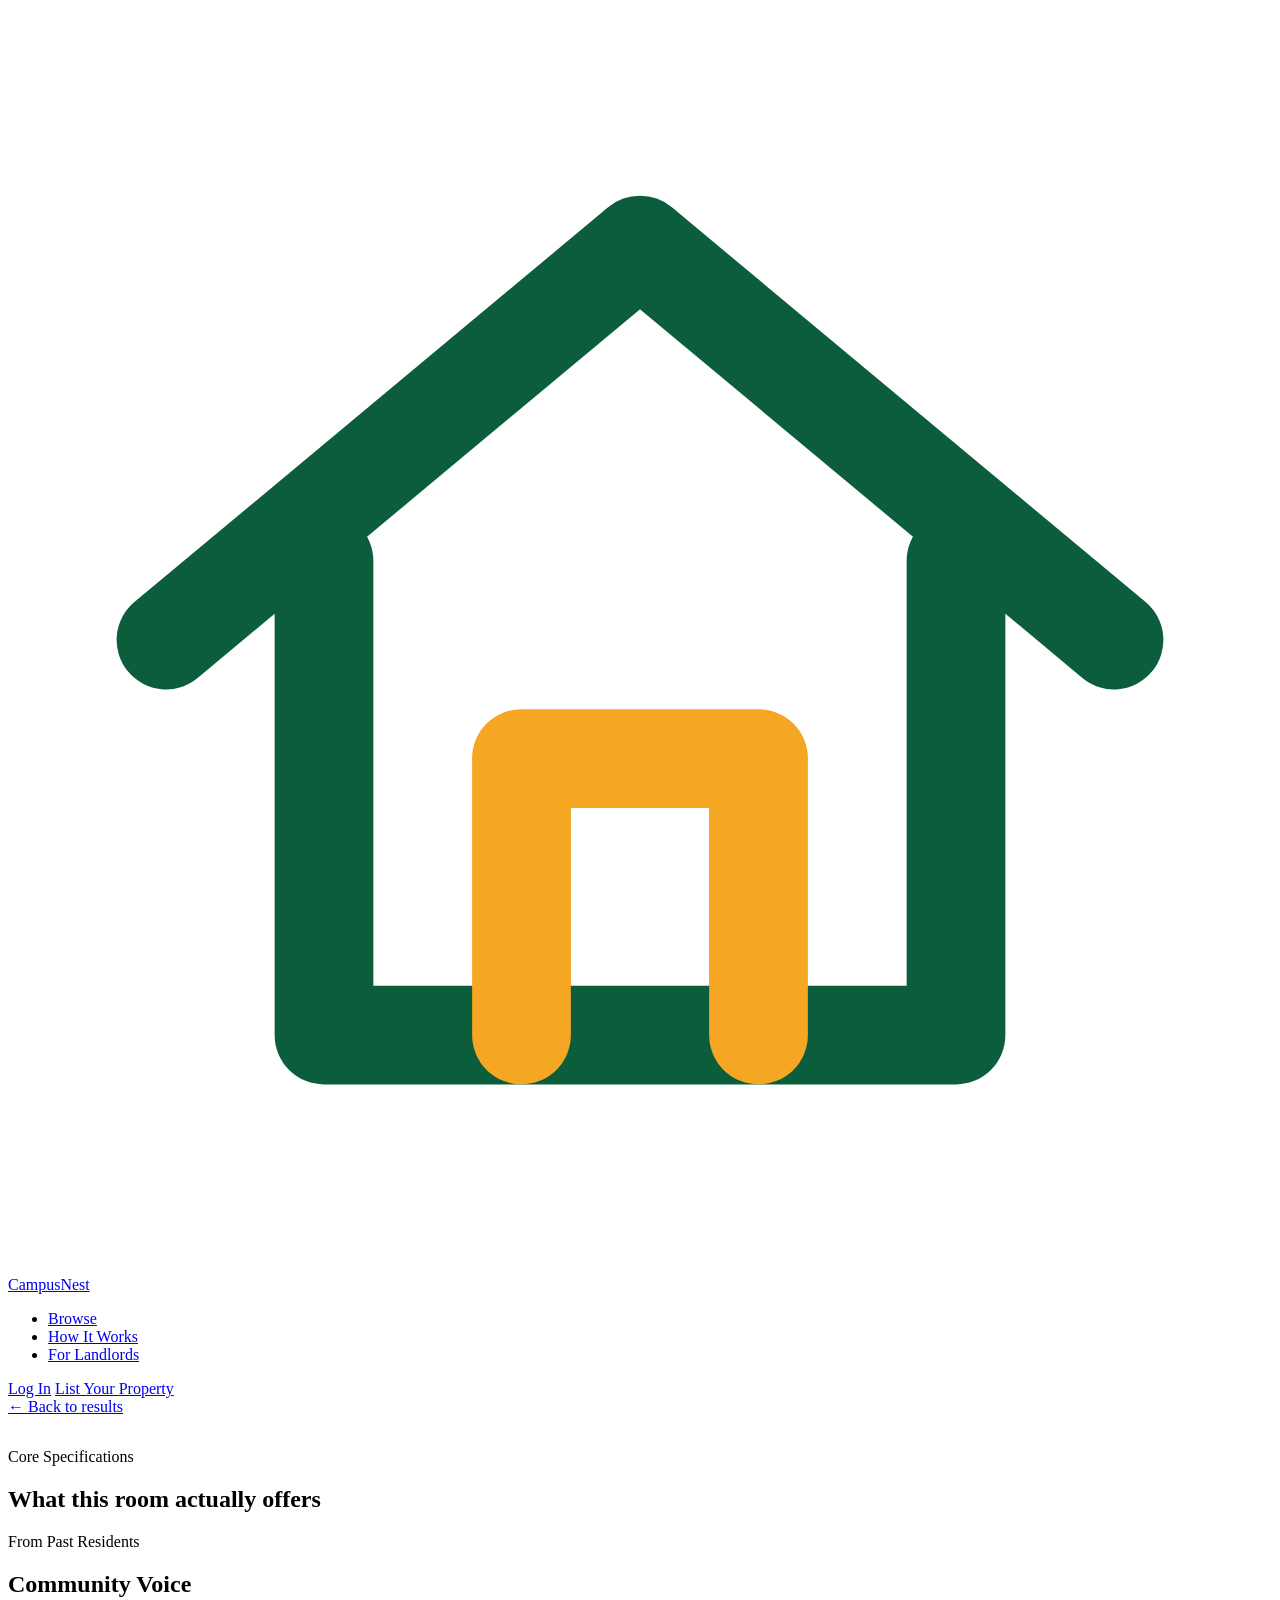
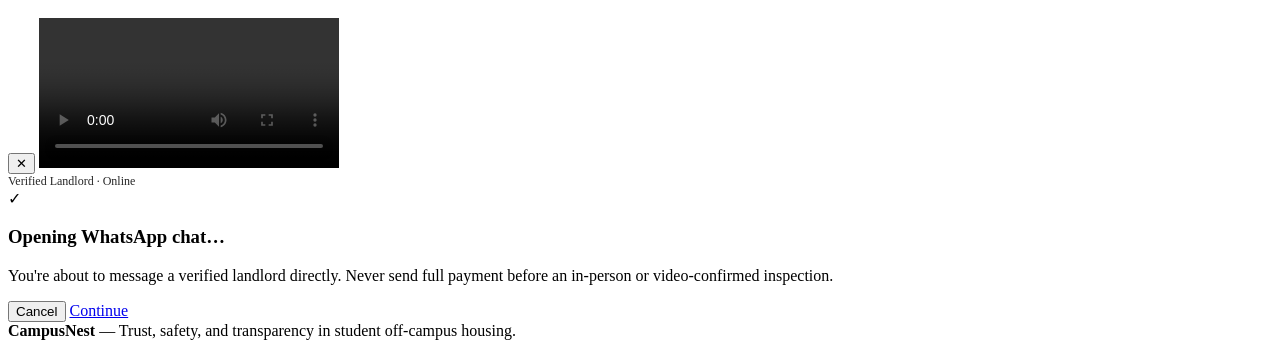
==== detail.html @ ae556480 "Add files via upload" ====
<!DOCTYPE html>
<html lang="en">
<head>
<meta charset="UTF-8">
<meta name="viewport" content="width=device-width, initial-scale=1.0">
<title>Property Detail — CampusNest</title>
<link rel="preconnect" href="https://fonts.googleapis.com">
<link href="https://fonts.googleapis.com/css2?family=Inter:wght@400;500;600;700&family=Plus+Jakarta+Sans:wght@600;700;800&display=swap" rel="stylesheet">
<link rel="stylesheet" href="css/styles.css">
</head>
<body>

<nav class="navbar">
  <div class="container">
    <a href="index.html" class="logo">
      <svg class="logo-mark" viewBox="0 0 32 32" fill="none">
        <path d="M4 16L16 6L28 16" stroke="#0B5D3B" stroke-width="2.5" stroke-linecap="round" stroke-linejoin="round"/>
        <path d="M8 14V26H24V14" stroke="#0B5D3B" stroke-width="2.5" stroke-linecap="round" stroke-linejoin="round"/>
        <path d="M13 26V19H19V26" stroke="#F5A623" stroke-width="2.5" stroke-linecap="round" stroke-linejoin="round"/>
      </svg>
      CampusNest
    </a>
    <ul class="nav-links">
      <li><a href="results.html" class="active">Browse</a></li>
      <li><a href="index.html#how-it-works">How It Works</a></li>
      <li><a href="list-property.html">For Landlords</a></li>
    </ul>
    <div class="nav-actions">
      <a href="login.html" class="btn btn-ghost">Log In</a>
      <a href="list-property.html" class="btn btn-amber">List Your Property</a>
    </div>
  </div>
</nav>

<div class="container">
  <a href="results.html" class="back-link" style="margin-top:24px;">← Back to results</a>

  <div class="detail-layout">

    <div class="detail-main">
      <h1 id="propName" style="font-size:26px;"></h1>
      <p id="propMeta" style="color:var(--ink-soft);font-size:14px;margin-top:6px;"></p>

      <div class="media-showcase" style="margin-top:18px;" id="mediaShowcase"></div>
      <div class="thumb-row" id="thumbRow"></div>

      <div id="verifyBanner"></div>

      <div class="section-eyebrow" style="margin-top:32px;">Core Specifications</div>
      <h2 class="section-title">What this room actually offers</h2>
      <div class="specs-grid" id="specsGrid"></div>

      <div class="reviews-section">
        <div class="section-eyebrow">From Past Residents</div>
        <h2 class="section-title">Community Voice</h2>
        <div id="reviewsList"></div>
      </div>
    </div>

    <aside class="sidebar" id="sidebar"></aside>

  </div>
</div>

<!-- Full video modal -->
<div class="modal-backdrop" id="videoModal">
  <div class="modal-content">
    <button class="modal-close" id="closeVideoModal">✕</button>
    <video id="modalVideo" controls></video>
  </div>
</div>

<!-- WhatsApp mock modal -->
<div class="modal-backdrop" id="waModal">
  <div class="modal-content whatsapp-modal">
    <div class="wa-header">
      <div class="avatar" id="waAvatar"></div>
      <div>
        <div style="font-weight:700;font-size:14px;" id="waName"></div>
        <div style="font-size:12px;opacity:0.85;">Verified Landlord · Online</div>
      </div>
    </div>
    <div class="wa-body">
      <div class="check">✓</div>
      <h3>Opening WhatsApp chat…</h3>
      <p>You're about to message a verified landlord directly. Never send full payment before an in-person or video-confirmed inspection.</p>
    </div>
    <div class="wa-actions">
      <button class="btn btn-ghost btn-block" id="cancelWa">Cancel</button>
      <a class="btn btn-amber btn-block" id="confirmWa" href="#" target="_blank">Continue</a>
    </div>
  </div>
</div>

<footer>
  <div class="container">
    <strong>CampusNest</strong> — Trust, safety, and transparency in student off-campus housing.
  </div>
</footer>

<script src="js/data.js"></script>
<script src="js/app.js"></script>
<script src="js/detail.js"></script>
</body>
</html>
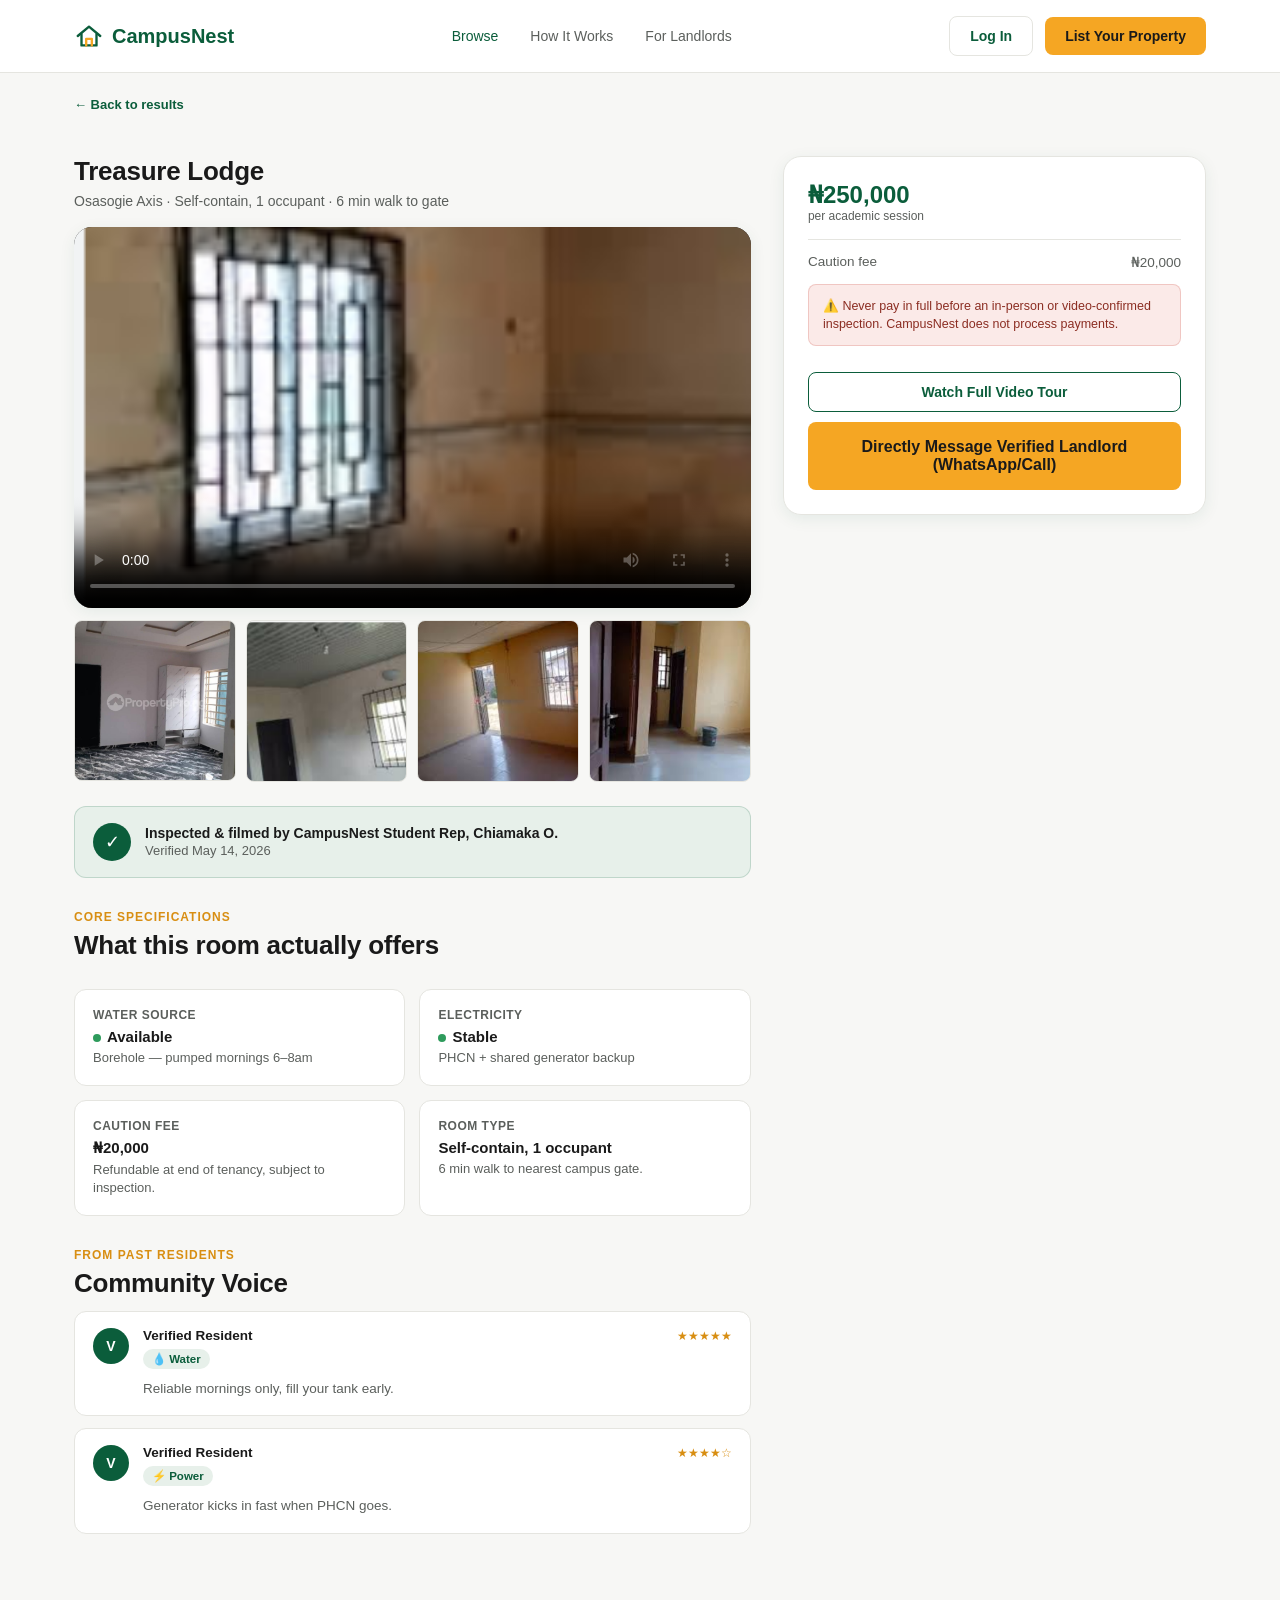
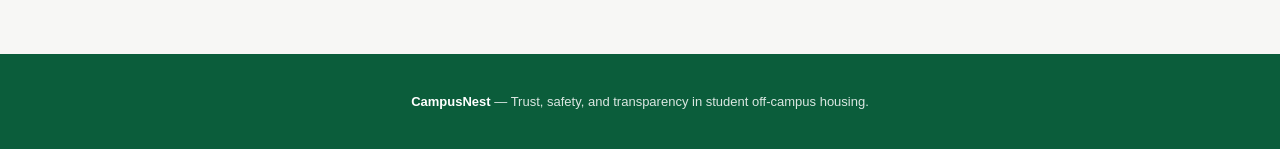
==== commit 2ce95fbb: "Update detail.html" ====
--- a/detail.html
+++ b/detail.html
@@ -4,6 +4,7 @@
 <meta charset="UTF-8">
 <meta name="viewport" content="width=device-width, initial-scale=1.0">
 <title>Property Detail — CampusNest</title>
+  <link rel="icon" href="data:image/svg+xml,<svg xmlns=%22http://www.w3.org/2000/svg%22 viewBox=%220 0 100 100%22><text y=%22.9em%22 font-size=%2290%22>🏠</text></svg>">
 <link rel="preconnect" href="https://fonts.googleapis.com">
 <link href="https://fonts.googleapis.com/css2?family=Inter:wght@400;500;600;700&family=Plus+Jakarta+Sans:wght@600;700;800&display=swap" rel="stylesheet">
 <link rel="stylesheet" href="css/styles.css">
--- a/css/styles.css
+++ b/css/styles.css
@@ -0,0 +1,701 @@
+/* =========================================================
+   CampusNest — Design System
+   Primary (Trust): #0B5D3B   Accent (Action/Verified): #F5A623
+   Display/UI: Plus Jakarta Sans | Body/Data: Inter
+   ========================================================= */
+
+:root {
+  --emerald: #0B5D3B;
+  --emerald-light: #0F6B45;
+  --emerald-pale: #E7F0EA;
+  --amber: #F5A623;
+  --amber-dark: #D88E12;
+  --ink: #1A1A1A;
+  --ink-soft: #5B5F5C;
+  --bg: #F7F7F5;
+  --card-border: #E5E5E0;
+  --white: #FFFFFF;
+  --danger: #C0392B;
+  --danger-bg: #FBEAE8;
+  --radius-lg: 18px;
+  --radius-md: 12px;
+  --radius-sm: 8px;
+  --shadow-card: 0 4px 16px rgba(11, 93, 59, 0.08);
+  --shadow-elevated: 0 12px 32px rgba(11, 93, 59, 0.16);
+}
+
+* { box-sizing: border-box; }
+
+html, body {
+  margin: 0;
+  padding: 0;
+  background: var(--bg);
+  color: var(--ink);
+  font-family: 'Inter', -apple-system, sans-serif;
+  -webkit-font-smoothing: antialiased;
+  scroll-behavior: smooth;
+}
+
+h1, h2, h3, .display {
+  font-family: 'Plus Jakarta Sans', 'Inter', sans-serif;
+  margin: 0;
+  letter-spacing: -0.01em;
+}
+
+a { text-decoration: none; color: inherit; }
+button { font-family: inherit; cursor: pointer; }
+img { max-width: 100%; display: block; }
+
+:focus-visible {
+  outline: 3px solid var(--amber);
+  outline-offset: 2px;
+}
+
+.container {
+  max-width: 1180px;
+  margin: 0 auto;
+  padding: 0 24px;
+}
+
+/* ---------------- Nav Bar ---------------- */
+.navbar {
+  position: sticky;
+  top: 0;
+  z-index: 100;
+  background: var(--white);
+  border-bottom: 1px solid var(--card-border);
+}
+.navbar .container {
+  display: flex;
+  align-items: center;
+  justify-content: space-between;
+  height: 72px;
+}
+.logo {
+  display: flex;
+  align-items: center;
+  gap: 8px;
+  font-family: 'Plus Jakarta Sans', sans-serif;
+  font-weight: 700;
+  font-size: 20px;
+  color: var(--emerald);
+}
+.logo-mark {
+  width: 30px; height: 30px;
+  flex-shrink: 0;
+}
+.nav-links {
+  display: flex;
+  gap: 32px;
+  list-style: none;
+  margin: 0; padding: 0;
+}
+.nav-links a {
+  font-size: 14px;
+  font-weight: 500;
+  color: var(--ink-soft);
+  transition: color 0.15s ease;
+}
+.nav-links a:hover, .nav-links a.active { color: var(--emerald); }
+.nav-actions { display: flex; gap: 12px; align-items: center; }
+
+.btn {
+  display: inline-flex;
+  align-items: center;
+  justify-content: center;
+  gap: 8px;
+  border: none;
+  border-radius: var(--radius-sm);
+  font-weight: 600;
+  font-size: 14px;
+  padding: 11px 20px;
+  transition: transform 0.15s ease, box-shadow 0.15s ease, background 0.15s ease;
+}
+.btn:active { transform: scale(0.97); }
+.btn-amber {
+  background: var(--amber);
+  color: var(--ink);
+}
+.btn-amber:hover { background: var(--amber-dark); box-shadow: var(--shadow-elevated); }
+.btn-ghost {
+  background: transparent;
+  color: var(--emerald);
+  border: 1px solid var(--card-border);
+}
+.btn-ghost:hover { border-color: var(--emerald); }
+.btn-emerald-outline {
+  background: transparent;
+  color: var(--emerald);
+  border: 1.5px solid var(--emerald);
+}
+.btn-emerald-outline:hover { background: var(--emerald-pale); }
+.btn-block { width: 100%; }
+.btn-lg { padding: 16px 24px; font-size: 16px; }
+
+/* ---------------- Hero ---------------- */
+.hero {
+  position: relative;
+  background: linear-gradient(180deg, rgba(11,93,59,0.88) 0%, rgba(11,93,59,0.78) 100%),
+              url('../images/hero_img.png') center/cover;
+  color: var(--white);
+  padding: 96px 0 160px;
+  text-align: center;
+}
+.hero h1 {
+  font-size: 44px;
+  font-weight: 700;
+  line-height: 1.15;
+  max-width: 720px;
+  margin: 0 auto 18px;
+}
+.hero p.subhead {
+  font-size: 17px;
+  font-weight: 400;
+  color: rgba(255,255,255,0.88);
+  max-width: 560px;
+  margin: 0 auto;
+}
+
+/* ---------------- Floating Search ---------------- */
+.search-card {
+  background: var(--white);
+  border-radius: var(--radius-lg);
+  box-shadow: var(--shadow-elevated);
+  max-width: 980px;
+  margin: -76px auto 0;
+  padding: 24px;
+  display: grid;
+  grid-template-columns: 1fr 1fr 1.4fr auto;
+  gap: 20px;
+  align-items: start;
+  position: relative;
+  z-index: 10;
+}
+.search-field { display: flex; flex-direction: column; gap: 8px; }
+.search-field label {
+  font-size: 12px;
+  font-weight: 600;
+  text-transform: uppercase;
+  letter-spacing: 0.5px;
+  color: var(--ink-soft);
+}
+.search-field select, .search-field input[type="range"] {
+  width: 100%;
+}
+select {
+  padding: 10px 12px;
+  border: 1px solid var(--card-border);
+  border-radius: var(--radius-sm);
+  font-size: 14px;
+  font-family: inherit;
+  background: var(--white);
+  color: var(--ink);
+}
+.budget-value {
+  font-size: 13px;
+  font-weight: 600;
+  color: var(--emerald);
+}
+input[type="range"] {
+  accent-color: var(--amber);
+}
+.chip-group {
+  display: flex;
+  flex-wrap: wrap;
+  gap: 8px;
+}
+.chip {
+  display: inline-flex;
+  align-items: center;
+  gap: 6px;
+  padding: 8px 12px;
+  border-radius: 999px;
+  border: 1px solid var(--card-border);
+  font-size: 12.5px;
+  font-weight: 500;
+  background: var(--white);
+  color: var(--ink-soft);
+  transition: all 0.15s ease;
+}
+.chip input { accent-color: var(--amber); }
+.chip.checked {
+  background: var(--emerald-pale);
+  border-color: var(--emerald);
+  color: var(--emerald);
+}
+.search-card .btn { align-self: end; height: 44px; white-space: nowrap; }
+
+@media (max-width: 880px) {
+  .search-card { grid-template-columns: 1fr; margin: -40px 16px 0; }
+  .hero h1 { font-size: 30px; }
+  .hero { padding: 56px 0 100px; }
+}
+
+/* ---------------- Section Headings ---------------- */
+.section-eyebrow {
+  font-size: 12px;
+  font-weight: 700;
+  letter-spacing: 1px;
+  text-transform: uppercase;
+  color: var(--amber-dark);
+}
+.section-title { font-size: 26px; margin-top: 6px; }
+
+/* ---------------- Trust strip (home) ---------------- */
+.trust-strip {
+  padding: 64px 0;
+}
+.trust-grid {
+  display: grid;
+  grid-template-columns: repeat(3, 1fr);
+  gap: 24px;
+  margin-top: 32px;
+}
+.trust-item {
+  background: var(--white);
+  border: 1px solid var(--card-border);
+  border-radius: var(--radius-md);
+  padding: 24px;
+}
+.trust-item .icon { font-size: 26px; }
+.trust-item h3 { font-size: 16px; margin: 12px 0 6px; }
+.trust-item p { font-size: 14px; color: var(--ink-soft); margin: 0; line-height: 1.5; }
+@media (max-width: 760px) { .trust-grid { grid-template-columns: 1fr; } }
+
+/* ---------------- Results page layout ---------------- */
+.results-layout {
+  display: grid;
+  grid-template-columns: 1.5fr 1fr;
+  gap: 28px;
+  padding: 28px 0 64px;
+  align-items: start;
+}
+.results-header {
+  display: flex;
+  justify-content: space-between;
+  align-items: baseline;
+  margin-bottom: 18px;
+}
+.results-header h2 { font-size: 20px; }
+.results-header span { font-size: 13px; color: var(--ink-soft); }
+
+.feed { display: flex; flex-direction: column; gap: 18px; }
+
+.card {
+  background: var(--white);
+  border: 1px solid var(--card-border);
+  border-radius: var(--radius-lg);
+  overflow: hidden;
+  display: flex;
+  cursor: pointer;
+  transition: box-shadow 0.18s ease, transform 0.18s ease, border-color 0.18s ease;
+}
+.card:hover { box-shadow: var(--shadow-card); transform: translateY(-2px); }
+.card.highlight { border-color: var(--amber); box-shadow: 0 0 0 3px rgba(245,166,35,0.18); }
+
+.card-media {
+  position: relative;
+  width: 220px;
+  min-width: 220px;
+  aspect-ratio: 16/10;
+  overflow: hidden;
+}
+.card-media img { width: 100%; height: 100%; object-fit: cover; }
+.badge-verified {
+  position: absolute;
+  top: 10px; left: 10px;
+  background: var(--amber);
+  color: var(--ink);
+  font-size: 11px;
+  font-weight: 700;
+  padding: 5px 10px;
+  border-radius: 999px;
+  display: flex;
+  align-items: center;
+  gap: 4px;
+  z-index: 2;
+}
+.play-overlay {
+  position: absolute;
+  inset: 0;
+  display: flex;
+  align-items: center;
+  justify-content: center;
+  background: rgba(0,0,0,0.0);
+  transition: background 0.15s ease;
+}
+.play-overlay:hover { background: rgba(0,0,0,0.15); }
+.play-btn {
+  width: 44px; height: 44px;
+  border-radius: 50%;
+  background: rgba(26,26,26,0.55);
+  display: flex; align-items: center; justify-content: center;
+  border: 2px solid rgba(255,255,255,0.85);
+}
+.play-btn::after {
+  content: "";
+  border-style: solid;
+  border-width: 7px 0 7px 11px;
+  border-color: transparent transparent transparent var(--white);
+  margin-left: 2px;
+}
+
+.card-body {
+  padding: 16px 18px;
+  flex: 1;
+  display: flex;
+  flex-direction: column;
+  gap: 8px;
+  min-width: 0;
+}
+.card-top { display: flex; justify-content: space-between; align-items: flex-start; gap: 8px; }
+.card-name { font-size: 16px; font-weight: 700; }
+.card-axis { font-size: 12px; color: var(--ink-soft); margin-top: 2px; }
+.card-price { font-size: 15px; font-weight: 700; color: var(--emerald); white-space: nowrap; }
+.card-price small { font-weight: 500; color: var(--ink-soft); font-size: 11px; }
+.icon-row {
+  display: flex;
+  gap: 16px;
+  font-size: 12.5px;
+  color: var(--ink-soft);
+  margin-top: auto;
+  padding-top: 8px;
+  border-top: 1px solid var(--card-border);
+}
+.icon-row span { display: flex; align-items: center; gap: 5px; }
+.icon-row .muted { opacity: 0.45; }
+
+/* ---------------- Map panel ---------------- */
+.map-panel {
+  position: sticky;
+  top: 96px;
+  background: linear-gradient(135deg, #103D2A 0%, #0B5D3B 60%, #0F6B45 100%);
+  border-radius: var(--radius-lg);
+  height: 560px;
+  position: relative;
+  overflow: hidden;
+}
+.map-panel .map-label {
+  position: absolute;
+  top: 16px; left: 16px;
+  background: rgba(255,255,255,0.92);
+  color: var(--emerald);
+  font-size: 12px;
+  font-weight: 700;
+  padding: 6px 12px;
+  border-radius: 999px;
+}
+.map-grid-lines {
+  position: absolute; inset: 0;
+  background-image:
+    linear-gradient(rgba(255,255,255,0.06) 1px, transparent 1px),
+    linear-gradient(90deg, rgba(255,255,255,0.06) 1px, transparent 1px);
+  background-size: 40px 40px;
+}
+.map-pin {
+  position: absolute;
+  width: 16px; height: 16px;
+  background: var(--amber);
+  border: 2px solid var(--white);
+  border-radius: 50%;
+  transform: translate(-50%, -50%);
+  cursor: pointer;
+  transition: transform 0.15s ease;
+  box-shadow: 0 0 0 4px rgba(245,166,35,0.25);
+}
+.map-pin:hover, .map-pin.active { transform: translate(-50%, -50%) scale(1.35); }
+.map-pin-label {
+  position: absolute;
+  bottom: 22px;
+  left: 50%;
+  transform: translateX(-50%);
+  background: var(--ink);
+  color: var(--white);
+  font-size: 11px;
+  font-weight: 600;
+  padding: 4px 8px;
+  border-radius: 6px;
+  white-space: nowrap;
+  opacity: 0;
+  pointer-events: none;
+  transition: opacity 0.15s ease;
+}
+.map-pin:hover .map-pin-label { opacity: 1; }
+.map-axis-node {
+  position: absolute;
+  font-size: 11px;
+  font-weight: 700;
+  color: rgba(255,255,255,0.4);
+  text-transform: uppercase;
+  letter-spacing: 1px;
+}
+
+@media (max-width: 900px) {
+  .results-layout { grid-template-columns: 1fr; }
+  .map-panel { height: 320px; position: relative; top: 0; order: -1; }
+  .card { flex-direction: column; }
+  .card-media { width: 100%; min-width: 0; }
+}
+
+/* ---------------- Detail page ---------------- */
+.detail-layout {
+  display: grid;
+  grid-template-columns: 1.6fr 1fr;
+  gap: 32px;
+  padding: 28px 0 80px;
+  align-items: start;
+}
+.media-showcase {
+  border-radius: var(--radius-lg);
+  overflow: hidden;
+  background: var(--ink);
+  box-shadow: var(--shadow-card);
+}
+.media-showcase video, .media-showcase .no-video {
+  width: 100%;
+  height: 100%;
+  aspect-ratio: 16/9;
+  object-fit: cover;
+  display: block;
+  background: #000;
+}
+.no-video {
+  display: flex;
+  align-items: center;
+  justify-content: center;
+  color: rgba(255,255,255,0.6);
+  font-size: 14px;
+  flex-direction: column;
+  gap: 8px;
+}
+.thumb-row {
+  display: grid;
+  grid-template-columns: repeat(4, 1fr);
+  gap: 10px;
+  margin-top: 12px;
+}
+.thumb-row img {
+  border-radius: var(--radius-sm);
+  aspect-ratio: 1/1;
+  object-fit: cover;
+  border: 1px solid var(--card-border);
+}
+
+.verify-banner {
+  display: flex;
+  align-items: center;
+  gap: 14px;
+  background: var(--emerald-pale);
+  border: 1px solid rgba(11,93,59,0.18);
+  border-radius: var(--radius-md);
+  padding: 16px 18px;
+  margin-top: 24px;
+}
+.verify-banner.unverified {
+  background: #FBF3E6;
+  border-color: rgba(216,142,18,0.25);
+}
+.verify-banner .icon-circle {
+  width: 38px; height: 38px;
+  border-radius: 50%;
+  background: var(--emerald);
+  color: var(--white);
+  display: flex; align-items: center; justify-content: center;
+  flex-shrink: 0;
+  font-size: 18px;
+}
+.verify-banner.unverified .icon-circle { background: var(--amber-dark); }
+.verify-banner strong { display: block; font-size: 14px; }
+.verify-banner span { font-size: 13px; color: var(--ink-soft); }
+
+.specs-grid {
+  display: grid;
+  grid-template-columns: repeat(2, 1fr);
+  gap: 14px;
+  margin-top: 28px;
+}
+.spec-card {
+  background: var(--white);
+  border: 1px solid var(--card-border);
+  border-radius: var(--radius-md);
+  padding: 18px;
+}
+.spec-card .label { font-size: 12px; font-weight: 700; text-transform: uppercase; letter-spacing: 0.5px; color: var(--ink-soft); }
+.spec-card .value { font-size: 15px; font-weight: 600; margin-top: 6px; }
+.spec-card .note { font-size: 13px; color: var(--ink-soft); margin-top: 4px; line-height: 1.4; }
+.status-dot { display: inline-block; width: 8px; height: 8px; border-radius: 50%; margin-right: 6px; }
+.status-dot.good { background: #2E9B5C; }
+.status-dot.bad { background: var(--danger); }
+
+.reviews-section { margin-top: 32px; }
+.review-card {
+  background: var(--white);
+  border: 1px solid var(--card-border);
+  border-radius: var(--radius-md);
+  padding: 16px 18px;
+  margin-top: 12px;
+  display: flex;
+  gap: 14px;
+}
+.avatar {
+  width: 36px; height: 36px;
+  border-radius: 50%;
+  background: var(--emerald);
+  color: var(--white);
+  display: flex; align-items: center; justify-content: center;
+  font-weight: 700;
+  font-size: 14px;
+  flex-shrink: 0;
+}
+.review-body { flex: 1; }
+.review-top { display: flex; justify-content: space-between; align-items: center; }
+.review-top .name { font-size: 13.5px; font-weight: 600; }
+.stars { color: var(--amber-dark); font-size: 12px; }
+.review-tag {
+  display: inline-block;
+  font-size: 11.5px;
+  font-weight: 600;
+  background: var(--emerald-pale);
+  color: var(--emerald);
+  padding: 3px 9px;
+  border-radius: 999px;
+  margin: 6px 0;
+}
+.review-comment { font-size: 13.5px; color: var(--ink-soft); line-height: 1.5; margin: 4px 0 0; }
+
+/* Sticky sidebar */
+.sidebar {
+  position: sticky;
+  top: 96px;
+  background: var(--white);
+  border: 1px solid var(--card-border);
+  border-radius: var(--radius-lg);
+  padding: 24px;
+  box-shadow: var(--shadow-card);
+}
+.sidebar .price-row {
+  display: flex;
+  justify-content: space-between;
+  align-items: baseline;
+  padding-bottom: 16px;
+  border-bottom: 1px solid var(--card-border);
+}
+.sidebar .price-row .amount { font-size: 24px; font-weight: 700; color: var(--emerald); }
+.sidebar .price-row .per { font-size: 12px; color: var(--ink-soft); }
+.sidebar .caution-row {
+  display: flex;
+  justify-content: space-between;
+  font-size: 13.5px;
+  color: var(--ink-soft);
+  padding: 14px 0;
+}
+.safety-warning {
+  display: flex;
+  gap: 10px;
+  background: var(--danger-bg);
+  border: 1px solid rgba(192,57,43,0.2);
+  border-radius: var(--radius-sm);
+  padding: 12px 14px;
+  font-size: 12.5px;
+  color: #8B2D22;
+  line-height: 1.45;
+  margin-bottom: 16px;
+}
+.sidebar .btn { margin-top: 10px; }
+
+/* ---------------- Overlay / Modal ---------------- */
+.modal-backdrop {
+  position: fixed;
+  inset: 0;
+  background: rgba(10,20,15,0.78);
+  display: none;
+  align-items: center;
+  justify-content: center;
+  z-index: 1000;
+  padding: 24px;
+}
+.modal-backdrop.open { display: flex; }
+.modal-content {
+  background: #000;
+  border-radius: var(--radius-md);
+  max-width: 820px;
+  width: 100%;
+  overflow: hidden;
+  position: relative;
+}
+.modal-content video { width: 100%; display: block; }
+.modal-close {
+  position: absolute;
+  top: 12px; right: 12px;
+  background: rgba(255,255,255,0.9);
+  border: none;
+  width: 32px; height: 32px;
+  border-radius: 50%;
+  font-size: 16px;
+  font-weight: 700;
+  z-index: 5;
+}
+
+.whatsapp-modal {
+  background: var(--white);
+  max-width: 380px;
+  border-radius: var(--radius-lg);
+  padding: 0;
+}
+.wa-header {
+  background: var(--emerald);
+  color: var(--white);
+  padding: 18px 20px;
+  display: flex;
+  align-items: center;
+  gap: 12px;
+}
+.wa-header .avatar { background: var(--white); color: var(--emerald); }
+.wa-body { padding: 24px 20px; text-align: center; }
+.wa-body .check {
+  width: 48px; height: 48px;
+  border-radius: 50%;
+  background: var(--emerald-pale);
+  color: var(--emerald);
+  display: flex; align-items: center; justify-content: center;
+  font-size: 24px;
+  margin: 0 auto 14px;
+}
+.wa-body h3 { font-size: 16px; margin-bottom: 6px; }
+.wa-body p { font-size: 13.5px; color: var(--ink-soft); margin: 0 0 18px; line-height: 1.5; }
+.wa-actions { display: flex; gap: 10px; padding: 0 20px 20px; }
+
+@media (max-width: 900px) {
+  .detail-layout { grid-template-columns: 1fr; }
+  .sidebar { position: static; }
+  .specs-grid { grid-template-columns: 1fr; }
+}
+
+/* ---------------- Footer ---------------- */
+footer {
+  background: var(--emerald);
+  color: rgba(255,255,255,0.85);
+  padding: 40px 0;
+  margin-top: 40px;
+  text-align: center;
+  font-size: 13px;
+}
+footer strong { color: var(--white); }
+
+/* ---------------- Utility ---------------- */
+.hidden { display: none !important; }
+.empty-state {
+  text-align: center;
+  padding: 60px 20px;
+  color: var(--ink-soft);
+}
+.empty-state .icon { font-size: 36px; margin-bottom: 10px; }
+.back-link {
+  display: inline-flex;
+  align-items: center;
+  gap: 6px;
+  font-size: 13px;
+  font-weight: 600;
+  color: var(--emerald);
+  margin-bottom: 16px;
+}
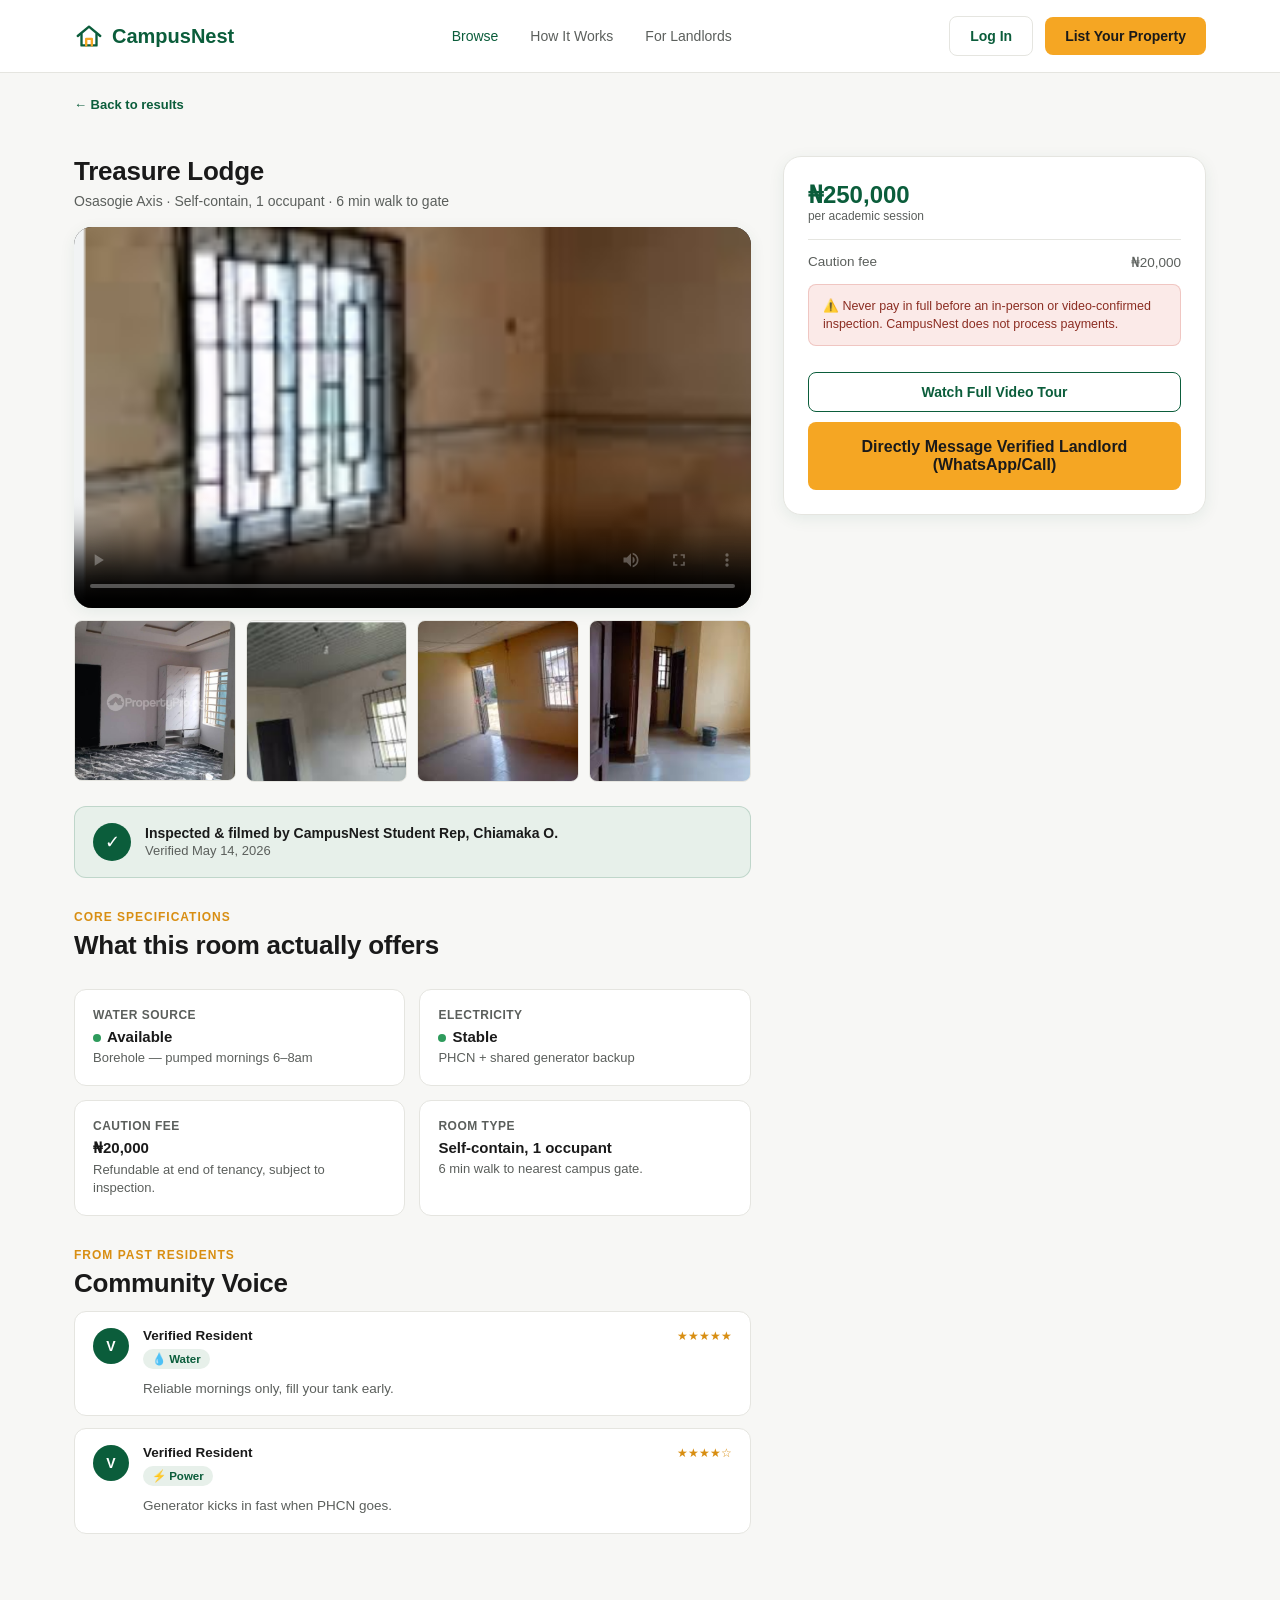
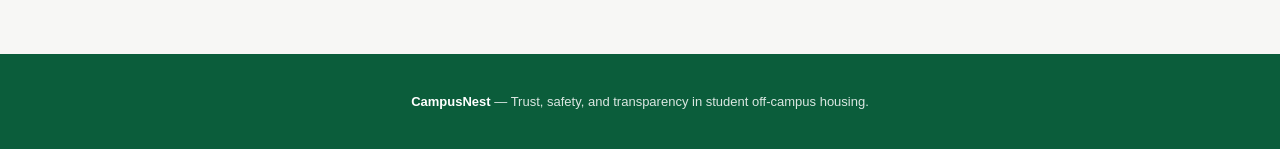
==== commit 214d4522: "Update detail.html" ====
--- a/detail.html
+++ b/detail.html
@@ -4,7 +4,7 @@
 <meta charset="UTF-8">
 <meta name="viewport" content="width=device-width, initial-scale=1.0">
 <title>Property Detail — CampusNest</title>
-  <link rel="icon" href="data:image/svg+xml,<svg xmlns=%22http://www.w3.org/2000/svg%22 viewBox=%220 0 100 100%22><text y=%22.9em%22 font-size=%2290%22>🏠</text></svg>">
+ <link rel="icon" type="image/x-icon" href="icon/favicon-16x16.png">
 <link rel="preconnect" href="https://fonts.googleapis.com">
 <link href="https://fonts.googleapis.com/css2?family=Inter:wght@400;500;600;700&family=Plus+Jakarta+Sans:wght@600;700;800&display=swap" rel="stylesheet">
 <link rel="stylesheet" href="css/styles.css">
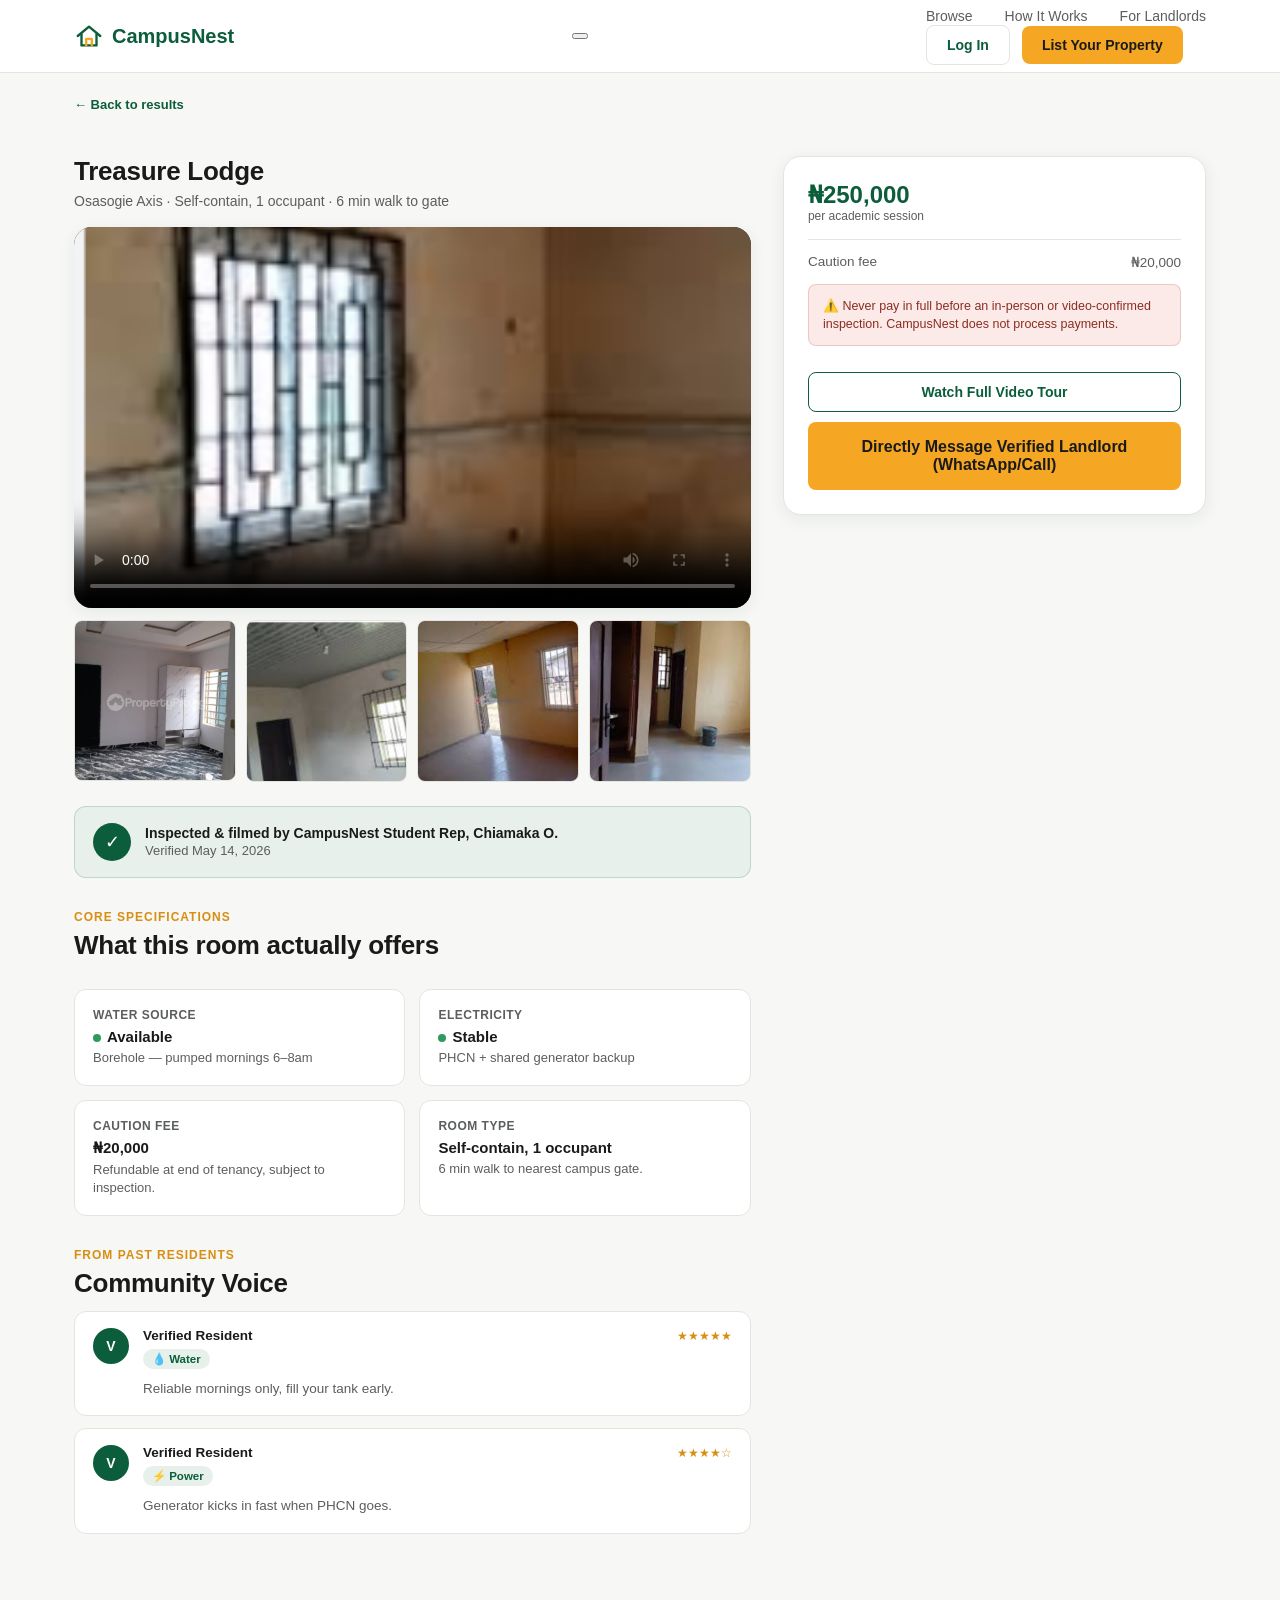
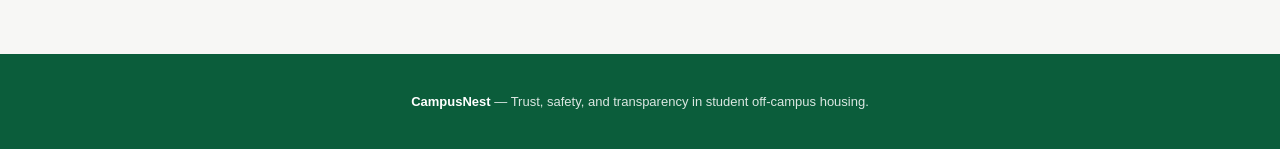
==== commit 538326d0: "Update detail.html" ====
--- a/detail.html
+++ b/detail.html
@@ -21,18 +21,24 @@
       </svg>
       CampusNest
     </a>
-    <ul class="nav-links">
-      <li><a href="results.html" class="active">Browse</a></li>
-      <li><a href="index.html#how-it-works">How It Works</a></li>
-      <li><a href="list-property.html">For Landlords</a></li>
-    </ul>
-    <div class="nav-actions">
-      <a href="login.html" class="btn btn-ghost">Log In</a>
-      <a href="list-property.html" class="btn btn-amber">List Your Property</a>
+
+    <button class="hamburger" id="hamburgerBtn" aria-label="Toggle menu">
+      <span></span><span></span><span></span>
+    </button>
+
+    <div class="nav-collapse" id="navCollapse">
+      <ul class="nav-links">
+        <li><a href="results.html">Browse</a></li>
+        <li><a href="index.html#how-it-works">How It Works</a></li>
+        <li><a href="list-property.html">For Landlords</a></li>
+      </ul>
+      <div class="nav-actions">
+        <a href="login.html" class="btn btn-ghost">Log In</a>
+        <a href="list-property.html" class="btn btn-amber">List Your Property</a>
+      </div>
     </div>
   </div>
 </nav>
-
 <div class="container">
   <a href="results.html" class="back-link" style="margin-top:24px;">← Back to results</a>
 
--- a/css/styles.css
+++ b/css/styles.css
@@ -29,6 +29,7 @@
 html, body {
   margin: 0;
   padding: 0;
+   overflow-x: hidden;
   background: var(--bg);
   color: var(--ink);
   font-family: 'Inter', -apple-system, sans-serif;
@@ -98,6 +99,20 @@
 }
 .nav-links a:hover, .nav-links a.active { color: var(--emerald); }
 .nav-actions { display: flex; gap: 12px; align-items: center; }
+@media (max-width: 700px) {
+  .nav-links {
+    display: none;
+  }
+  .navbar .container {
+    height: 64px;
+  }
+  .nav-actions .btn-ghost {
+    display: none;
+  }
+  .logo {
+    font-size: 17px;
+  }
+}
 
 .btn {
   display: inline-flex;
